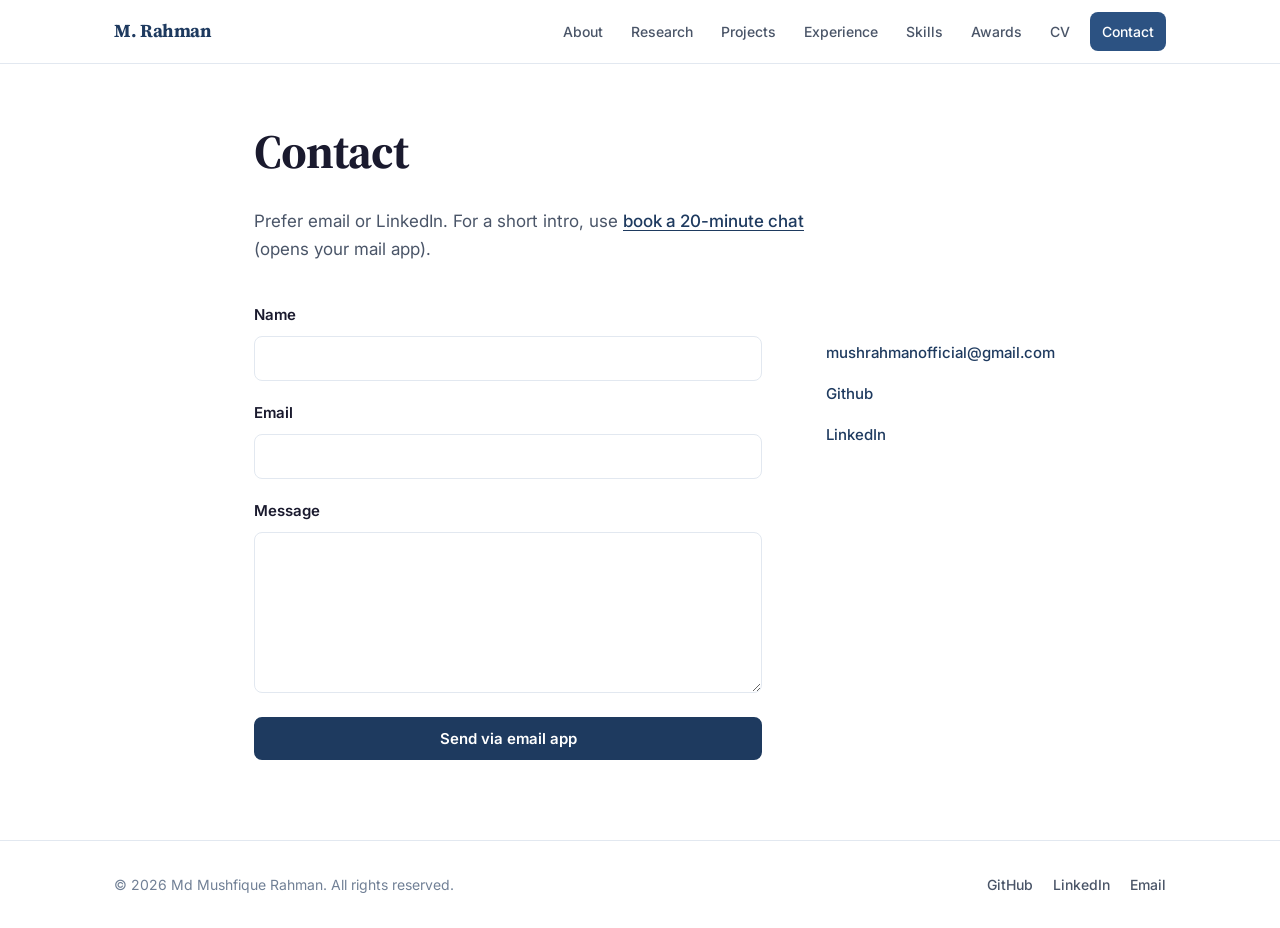
==== contact.html @ abfd62cc "Initial portfolio website" ====
<!DOCTYPE html>
<html lang="en">
<head>
  <meta charset="UTF-8">
  <meta name="viewport" content="width=device-width, initial-scale=1.0">
  <meta name="description" content="Contact Md Mushfique Rahman — email, LinkedIn, and GitHub. Open to research collaborations, PhD opportunities, and internships.">
  <meta name="author" content="Md Mushfique Rahman">
  <title>Contact | Md Mushfique Rahman</title>
  <link rel="icon" href="assets/favicon.svg" type="image/svg+xml">
  <link rel="preconnect" href="https://fonts.googleapis.com">
  <link rel="preconnect" href="https://fonts.gstatic.com" crossorigin>
  <link href="https://fonts.googleapis.com/css2?family=Inter:wght@400;500;600;700&family=Source+Serif+4:opsz,wght@8..60,600;8..60,700&display=swap" rel="stylesheet">
  <link rel="stylesheet" href="style.css">
</head>
<body>

  <header class="site-header" id="site-header">
    <nav class="nav container" aria-label="Main navigation">
      <a href="index.html" class="nav-logo">M. Rahman</a>
      <button class="nav-toggle" id="nav-toggle" aria-label="Toggle menu" aria-expanded="false" aria-controls="nav-menu">
        <span class="nav-toggle-bar"></span>
        <span class="nav-toggle-bar"></span>
        <span class="nav-toggle-bar"></span>
      </button>
      <ul class="nav-menu" id="nav-menu">
        <li><a href="index.html#about" class="nav-link">About</a></li>
        <li><a href="index.html#research" class="nav-link">Research</a></li>
        <li><a href="index.html#projects" class="nav-link">Projects</a></li>
        <li><a href="index.html#experience" class="nav-link">Experience</a></li>
        <li><a href="index.html#skills" class="nav-link">Skills</a></li>
        <li><a href="index.html#awards" class="nav-link">Awards</a></li>
        <li><a href="index.html#cv" class="nav-link">CV</a></li>
        <li><a href="contact.html" class="nav-link nav-link--cta active">Contact</a></li>
      </ul>
    </nav>
  </header>

  <main class="contact-main">
    <div class="container contact-container">
      <h1 class="contact-page-title">Contact</h1>
      <p class="contact-page-intro">
        Prefer email or LinkedIn. For a short intro, use
        <a href="mailto:mushrahmanofficial@gmail.com?subject=20-minute%20chat%20request&amp;body=Hi%20Mushfique%2C%0A%0AI%27d%20like%20to%20schedule%20a%20brief%2020-minute%20chat.%0A%0ABest%2C%0A" class="contact-inline-link">book a 20-minute chat</a>
        (opens your mail app).
      </p>

      <div class="contact-layout">
        <form class="contact-form" id="contact-form" data-email="mushrahmanofficial@gmail.com" novalidate>
          <div class="form-group">
            <label for="contact-name" class="form-label">Name</label>
            <input type="text" id="contact-name" name="name" class="form-input" autocomplete="name" required>
          </div>
          <div class="form-group">
            <label for="contact-email" class="form-label">Email</label>
            <input type="email" id="contact-email" name="email" class="form-input" autocomplete="email" required>
          </div>
          <div class="form-group">
            <label for="contact-message" class="form-label">Message</label>
            <textarea id="contact-message" name="message" class="form-textarea" rows="6" required></textarea>
          </div>
          <button type="submit" class="btn btn-primary btn-full">Send via email app</button>
        </form>

        <aside class="contact-links" aria-label="Direct contact links">
          <ul class="contact-links-list">
            <li>
              <a href="mailto:mushrahmanofficial@gmail.com">mushrahmanofficial@gmail.com</a>
            </li>
            <li>
              <a href="https://github.com/MdMushfiqueRahman" target="_blank" rel="noopener noreferrer">Github</a>
            </li>
            <li>
              <a href="https://linkedin.com/in/md-mushfique-rahman" target="_blank" rel="noopener noreferrer">LinkedIn</a>
            </li>
          </ul>
        </aside>
      </div>
    </div>
  </main>

  <footer class="site-footer">
    <div class="container footer-inner">
      <p>&copy; <span id="year"></span> Md Mushfique Rahman. All rights reserved.</p>
      <nav aria-label="Footer navigation">
        <a href="https://github.com/MdMushfiqueRahman" target="_blank" rel="noopener noreferrer">GitHub</a>
        <a href="https://linkedin.com/in/md-mushfique-rahman" target="_blank" rel="noopener noreferrer">LinkedIn</a>
        <a href="mailto:mushrahmanofficial@gmail.com">Email</a>
      </nav>
    </div>
  </footer>

  <script src="script.js"></script>
</body>
</html>
---- style.css ----
/* ============================================
   Md Mushfique Rahman — Academic Portfolio
   ============================================ */

:root {
  --color-bg: #ffffff;
  --color-bg-alt: #f7f9fc;
  --color-text: #1a1a2e;
  --color-text-muted: #4a5568;
  --color-text-light: #718096;
  --color-accent: #1e3a5f;
  --color-accent-hover: #2c5282;
  --color-accent-light: #ebf4ff;
  --color-border: #e2e8f0;
  --color-card-shadow: rgba(30, 58, 95, 0.08);

  --font-sans: 'Inter', system-ui, -apple-system, sans-serif;
  --font-serif: 'Source Serif 4', Georgia, serif;

  --header-height: 64px;
  --container-max: 1100px;
  --radius: 8px;
  --radius-lg: 12px;
  --transition: 0.2s ease;
}

*, *::before, *::after {
  box-sizing: border-box;
  margin: 0;
  padding: 0;
}

html {
  scroll-behavior: smooth;
  scroll-padding-top: calc(var(--header-height) + 16px);
}

body {
  font-family: var(--font-sans);
  font-size: 16px;
  line-height: 1.65;
  color: var(--color-text);
  background: var(--color-bg);
  -webkit-font-smoothing: antialiased;
}

img {
  max-width: 100%;
  height: auto;
  display: block;
}

a {
  color: var(--color-accent);
  text-decoration: none;
  transition: color var(--transition);
}

a:hover {
  color: var(--color-accent-hover);
}

ul {
  list-style: none;
}

.container {
  width: 100%;
  max-width: var(--container-max);
  margin: 0 auto;
  padding: 0 24px;
}

/* ---- Header / Nav ---- */

.site-header {
  position: fixed;
  top: 0;
  left: 0;
  right: 0;
  z-index: 1000;
  height: var(--header-height);
  background: rgba(255, 255, 255, 0.95);
  backdrop-filter: blur(8px);
  border-bottom: 1px solid var(--color-border);
  transition: box-shadow var(--transition);
}

.site-header.scrolled {
  box-shadow: 0 2px 12px var(--color-card-shadow);
}

.nav {
  display: flex;
  align-items: center;
  justify-content: space-between;
  height: 100%;
}

.nav-logo {
  font-family: var(--font-serif);
  font-weight: 700;
  font-size: 1.15rem;
  color: var(--color-accent);
  letter-spacing: -0.02em;
}

.nav-logo:hover {
  color: var(--color-accent-hover);
}

.nav-menu {
  display: flex;
  align-items: center;
  gap: 4px;
}

.nav-link {
  display: block;
  padding: 8px 12px;
  font-size: 0.875rem;
  font-weight: 500;
  color: var(--color-text-muted);
  border-radius: var(--radius);
  transition: color var(--transition), background var(--transition);
}

.nav-link:hover,
.nav-link.active {
  color: var(--color-accent);
  background: var(--color-accent-light);
}

.nav-link--cta {
  color: #fff;
  background: var(--color-accent);
  margin-left: 4px;
}

.nav-link--cta:hover,
.nav-link--cta.active {
  color: #fff;
  background: var(--color-accent-hover);
}

.nav-toggle {
  display: none;
  flex-direction: column;
  justify-content: center;
  gap: 5px;
  width: 40px;
  height: 40px;
  padding: 8px;
  background: none;
  border: none;
  cursor: pointer;
  border-radius: var(--radius);
}

.nav-toggle-bar {
  display: block;
  width: 100%;
  height: 2px;
  background: var(--color-accent);
  border-radius: 2px;
  transition: transform var(--transition), opacity var(--transition);
}

.nav-toggle[aria-expanded="true"] .nav-toggle-bar:nth-child(1) {
  transform: translateY(7px) rotate(45deg);
}

.nav-toggle[aria-expanded="true"] .nav-toggle-bar:nth-child(2) {
  opacity: 0;
}

.nav-toggle[aria-expanded="true"] .nav-toggle-bar:nth-child(3) {
  transform: translateY(-7px) rotate(-45deg);
}

/* ---- Buttons ---- */

.btn {
  display: inline-flex;
  align-items: center;
  justify-content: center;
  gap: 8px;
  padding: 12px 24px;
  font-family: var(--font-sans);
  font-size: 0.9375rem;
  font-weight: 600;
  line-height: 1;
  border-radius: var(--radius);
  border: 2px solid transparent;
  cursor: pointer;
  transition: background var(--transition), color var(--transition), border-color var(--transition);
  text-decoration: none;
}

.btn-primary {
  background: var(--color-accent);
  color: #fff;
  border-color: var(--color-accent);
}

.btn-primary:hover {
  background: var(--color-accent-hover);
  border-color: var(--color-accent-hover);
  color: #fff;
}

.btn-secondary {
  background: var(--color-accent-light);
  color: var(--color-accent);
  border-color: var(--color-accent-light);
}

.btn-secondary:hover {
  background: #dbeafe;
  color: var(--color-accent-hover);
}

.btn-outline {
  background: transparent;
  color: var(--color-accent);
  border-color: var(--color-accent);
}

.btn-outline:hover {
  background: var(--color-accent);
  color: #fff;
}

.btn-lg {
  padding: 16px 32px;
  font-size: 1rem;
}

.btn-icon {
  flex-shrink: 0;
}

/* ---- Hero ---- */

.hero {
  padding: calc(var(--header-height) + 64px) 0 80px;
  background: linear-gradient(180deg, var(--color-bg-alt) 0%, var(--color-bg) 100%);
}

.hero-inner {
  display: grid;
  grid-template-columns: 1fr auto;
  gap: 48px;
  align-items: center;
}

.hero-greeting {
  font-size: 0.9375rem;
  font-weight: 500;
  color: var(--color-accent);
  letter-spacing: 0.04em;
  text-transform: uppercase;
  margin-bottom: 8px;
}

.hero-name {
  font-family: var(--font-serif);
  font-size: clamp(2rem, 5vw, 2.75rem);
  font-weight: 700;
  line-height: 1.15;
  color: var(--color-text);
  letter-spacing: -0.02em;
  margin-bottom: 12px;
}

.hero-title {
  font-size: 1.125rem;
  font-weight: 500;
  color: var(--color-text-muted);
  margin-bottom: 20px;
}

.hero-intro {
  font-size: 1.0625rem;
  color: var(--color-text-muted);
  max-width: 540px;
  margin-bottom: 32px;
}

.hero-actions {
  display: flex;
  flex-wrap: wrap;
  gap: 12px;
}

.hero-image img {
  width: 280px;
  height: 280px;
  border-radius: 50%;
  object-fit: cover;
  border: 4px solid var(--color-border);
  box-shadow: 0 8px 32px var(--color-card-shadow);
}

/* ---- Sections ---- */

.section {
  padding: 80px 0;
}

.section-alt {
  background: var(--color-bg-alt);
}

.section-title {
  font-family: var(--font-serif);
  font-size: clamp(1.5rem, 3vw, 1.875rem);
  font-weight: 700;
  color: var(--color-text);
  margin-bottom: 12px;
  letter-spacing: -0.02em;
}

.section-subtitle {
  font-size: 1.0625rem;
  color: var(--color-text-muted);
  max-width: 640px;
  margin-bottom: 40px;
}

/* ---- About ---- */

.about-grid {
  display: grid;
  grid-template-columns: 1fr 300px;
  gap: 48px;
  align-items: start;
}

.about-text p {
  color: var(--color-text-muted);
  margin-bottom: 16px;
}

.about-text p:last-child {
  margin-bottom: 0;
}

.about-interests {
  padding: 16px 20px;
  background: var(--color-accent-light);
  border-left: 3px solid var(--color-accent);
  border-radius: 0 var(--radius) var(--radius) 0;
  margin-top: 8px !important;
  color: var(--color-text) !important;
}

.about-facts {
  background: var(--color-bg);
  border: 1px solid var(--color-border);
  border-radius: var(--radius-lg);
  padding: 24px;
}

.section-alt + .section .about-facts,
.section + .section-alt .about-facts {
  background: var(--color-bg);
}

.about-facts-title {
  font-size: 0.8125rem;
  font-weight: 600;
  text-transform: uppercase;
  letter-spacing: 0.06em;
  color: var(--color-accent);
  margin-bottom: 16px;
}

.facts-item {
  padding: 12px 0;
  border-bottom: 1px solid var(--color-border);
}

.facts-item:last-child {
  border-bottom: none;
  padding-bottom: 0;
}

.facts-item dt {
  font-size: 0.75rem;
  font-weight: 600;
  text-transform: uppercase;
  letter-spacing: 0.05em;
  color: var(--color-text-light);
  margin-bottom: 4px;
}

.facts-item dd {
  font-size: 0.9375rem;
  color: var(--color-text);
  line-height: 1.5;
}

/* ---- Cards ---- */

.card-grid {
  display: grid;
  grid-template-columns: repeat(auto-fill, minmax(min(100%, 300px), 1fr));
  gap: 24px;
}

.card {
  background: var(--color-bg);
  border: 1px solid var(--color-border);
  border-radius: var(--radius-lg);
  padding: 28px;
  transition: box-shadow var(--transition), border-color var(--transition);
}

.section-alt .card {
  background: var(--color-bg);
}

.card:hover {
  box-shadow: 0 8px 24px var(--color-card-shadow);
  border-color: #cbd5e0;
}

.card-meta {
  display: flex;
  align-items: center;
  gap: 10px;
  margin-bottom: 12px;
}

.card-date {
  font-size: 0.8125rem;
  font-weight: 500;
  color: var(--color-text-light);
}

.card-tag {
  font-size: 0.6875rem;
  font-weight: 600;
  text-transform: uppercase;
  letter-spacing: 0.05em;
  padding: 3px 8px;
  border-radius: 4px;
  background: var(--color-accent-light);
  color: var(--color-accent);
}

.card-tag--presented {
  background: #f0fff4;
  color: #276749;
}

.card-title {
  font-family: var(--font-serif);
  font-size: 1.125rem;
  font-weight: 700;
  line-height: 1.35;
  color: var(--color-text);
  margin-bottom: 6px;
}

.card-subtitle {
  font-size: 0.875rem;
  font-weight: 500;
  color: var(--color-accent);
  margin-bottom: 8px;
}

.card-org {
  font-size: 0.875rem;
  font-style: italic;
  color: var(--color-text-light);
  margin-bottom: 12px;
}

.card-stack {
  font-size: 0.8125rem;
  font-weight: 500;
  color: var(--color-accent);
  margin-bottom: 12px;
}

.card-desc {
  font-size: 0.9375rem;
  color: var(--color-text-muted);
  line-height: 1.6;
}

.card-keywords {
  display: flex;
  flex-wrap: wrap;
  gap: 6px;
  margin-top: 16px;
}

.card-keywords li {
  font-size: 0.75rem;
  font-weight: 500;
  padding: 4px 10px;
  background: var(--color-bg-alt);
  border: 1px solid var(--color-border);
  border-radius: 20px;
  color: var(--color-text-muted);
}

.projects-github {
  margin-top: 32px;
  font-size: 0.9375rem;
  color: var(--color-text-muted);
}

.projects-github a {
  font-weight: 600;
}

/* ---- Timeline ---- */

.timeline {
  position: relative;
  padding-left: 28px;
}

.timeline::before {
  content: '';
  position: absolute;
  left: 6px;
  top: 8px;
  bottom: 8px;
  width: 2px;
  background: var(--color-border);
}

.timeline-item {
  position: relative;
  padding-bottom: 36px;
}

.timeline-item:last-child {
  padding-bottom: 0;
}

.timeline-marker {
  position: absolute;
  left: -28px;
  top: 6px;
  width: 14px;
  height: 14px;
  border-radius: 50%;
  background: var(--color-bg);
  border: 3px solid var(--color-accent);
}

.timeline-header {
  display: flex;
  flex-wrap: wrap;
  justify-content: space-between;
  align-items: baseline;
  gap: 8px 16px;
  margin-bottom: 4px;
}

.timeline-title {
  font-size: 1rem;
  font-weight: 600;
  color: var(--color-text);
  line-height: 1.4;
  flex: 1;
  min-width: 200px;
}

.timeline-date {
  font-size: 0.8125rem;
  font-weight: 500;
  color: var(--color-text-light);
  white-space: nowrap;
}

.timeline-org {
  font-size: 0.875rem;
  font-style: italic;
  color: var(--color-text-light);
  margin-bottom: 8px;
}

.timeline-desc {
  font-size: 0.9375rem;
  color: var(--color-text-muted);
  line-height: 1.6;
}

/* ---- Skills ---- */

.skills-grid {
  display: grid;
  grid-template-columns: repeat(auto-fill, minmax(min(100%, 280px), 1fr));
  gap: 24px;
}

.skill-group {
  background: var(--color-bg-alt);
  border: 1px solid var(--color-border);
  border-radius: var(--radius-lg);
  padding: 24px;
}

.section-alt + .section .skill-group {
  background: var(--color-bg-alt);
}

.skill-group-title {
  font-size: 0.8125rem;
  font-weight: 600;
  text-transform: uppercase;
  letter-spacing: 0.06em;
  color: var(--color-accent);
  margin-bottom: 14px;
  padding-bottom: 10px;
  border-bottom: 1px solid var(--color-border);
}

.skill-list {
  display: flex;
  flex-wrap: wrap;
  gap: 8px;
}

.skill-list li {
  font-size: 0.875rem;
  font-weight: 500;
  padding: 6px 12px;
  background: var(--color-bg);
  border: 1px solid var(--color-border);
  border-radius: var(--radius);
  color: var(--color-text-muted);
}

/* ---- Awards ---- */

.awards-grid {
  display: grid;
  grid-template-columns: repeat(auto-fill, minmax(min(100%, 280px), 1fr));
  gap: 32px;
}

.awards-heading {
  font-size: 0.9375rem;
  font-weight: 600;
  color: var(--color-accent);
  margin-bottom: 16px;
}

.awards-list li {
  position: relative;
  padding-left: 18px;
  margin-bottom: 10px;
  font-size: 0.9375rem;
  color: var(--color-text-muted);
  line-height: 1.5;
}

.awards-list li::before {
  content: '';
  position: absolute;
  left: 0;
  top: 10px;
  width: 6px;
  height: 6px;
  border-radius: 50%;
  background: var(--color-accent);
}

/* ---- CV Section ---- */

.cv-section {
  text-align: center;
}

.cv-inner .section-subtitle {
  margin-left: auto;
  margin-right: auto;
}

/* ---- Contact ---- */

.contact-grid {
  display: grid;
  grid-template-columns: repeat(auto-fill, minmax(240px, 1fr));
  gap: 16px;
}

.contact-card {
  display: flex;
  flex-direction: column;
  gap: 6px;
  padding: 20px 24px;
  background: var(--color-bg);
  border: 1px solid var(--color-border);
  border-radius: var(--radius-lg);
  transition: box-shadow var(--transition), border-color var(--transition);
  text-decoration: none;
}

.contact-card:hover {
  box-shadow: 0 4px 16px var(--color-card-shadow);
  border-color: var(--color-accent);
}

.contact-card--static {
  cursor: default;
}

.contact-card--static:hover {
  box-shadow: none;
  border-color: var(--color-border);
}

.contact-label {
  font-size: 0.75rem;
  font-weight: 600;
  text-transform: uppercase;
  letter-spacing: 0.06em;
  color: var(--color-text-light);
}

.contact-value {
  font-size: 0.9375rem;
  font-weight: 500;
  color: var(--color-accent);
  word-break: break-word;
}

.contact-card--static .contact-value {
  color: var(--color-text);
}

/* ---- Contact Page ---- */

.contact-main {
  padding: calc(var(--header-height) + 48px) 0 80px;
  min-height: calc(100vh - var(--header-height) - 80px);
}

.contact-container {
  max-width: 820px;
}

.contact-page-title {
  font-family: var(--font-serif);
  font-size: clamp(2.25rem, 5vw, 3rem);
  font-weight: 700;
  color: var(--color-text);
  letter-spacing: -0.02em;
  margin-bottom: 16px;
}

.contact-page-intro {
  font-size: 1.0625rem;
  color: var(--color-text-muted);
  line-height: 1.65;
  margin-bottom: 40px;
  max-width: 560px;
}

.contact-inline-link {
  color: var(--color-accent);
  font-weight: 500;
  text-decoration: underline;
  text-underline-offset: 3px;
}

.contact-inline-link:hover {
  color: var(--color-accent-hover);
}

.contact-layout {
  display: grid;
  grid-template-columns: 1fr 200px;
  gap: 48px 64px;
  align-items: start;
}

.contact-form {
  display: flex;
  flex-direction: column;
  gap: 20px;
}

.form-group {
  display: flex;
  flex-direction: column;
  gap: 8px;
}

.form-label {
  font-size: 0.9375rem;
  font-weight: 600;
  color: var(--color-text);
}

.form-input,
.form-textarea {
  width: 100%;
  padding: 12px 14px;
  font-family: var(--font-sans);
  font-size: 0.9375rem;
  color: var(--color-text);
  background: var(--color-bg);
  border: 1px solid var(--color-border);
  border-radius: var(--radius);
  transition: border-color var(--transition), box-shadow var(--transition);
}

.form-input:focus,
.form-textarea:focus {
  outline: none;
  border-color: var(--color-accent);
  box-shadow: 0 0 0 3px rgba(30, 58, 95, 0.12);
}

.form-textarea {
  resize: vertical;
  min-height: 140px;
  line-height: 1.5;
}

.btn-full {
  width: 100%;
  margin-top: 4px;
}

.contact-links {
  padding-top: 36px;
}

.contact-links-list {
  display: flex;
  flex-direction: column;
  gap: 14px;
}

.contact-links-list a {
  font-size: 0.9375rem;
  font-weight: 500;
  color: var(--color-accent);
  text-decoration: none;
}

.contact-links-list a:hover {
  color: var(--color-accent-hover);
  text-decoration: underline;
  text-underline-offset: 3px;
}

@media (max-width: 768px) {
  .contact-layout {
    grid-template-columns: 1fr;
    gap: 32px;
  }

  .contact-links {
    padding-top: 0;
    border-top: 1px solid var(--color-border);
    padding-top: 24px;
  }

  .contact-links-list {
    flex-direction: row;
    flex-wrap: wrap;
    gap: 16px 24px;
  }
}

/* ---- Footer ---- */

.site-footer {
  padding: 32px 0;
  border-top: 1px solid var(--color-border);
  background: var(--color-bg);
}

.footer-inner {
  display: flex;
  flex-wrap: wrap;
  justify-content: space-between;
  align-items: center;
  gap: 16px;
}

.footer-inner p {
  font-size: 0.875rem;
  color: var(--color-text-light);
}

.footer-inner nav {
  display: flex;
  gap: 20px;
}

.footer-inner nav a {
  font-size: 0.875rem;
  font-weight: 500;
  color: var(--color-text-muted);
}

.footer-inner nav a:hover {
  color: var(--color-accent);
}

/* ---- Responsive ---- */

@media (max-width: 900px) {
  .hero-inner {
    grid-template-columns: 1fr;
    text-align: center;
  }

  .hero-intro {
    margin-left: auto;
    margin-right: auto;
  }

  .hero-actions {
    justify-content: center;
  }

  .hero-image {
    order: -1;
  }

  .hero-image img {
    width: 200px;
    height: 200px;
    margin: 0 auto;
  }

  .about-grid {
    grid-template-columns: 1fr;
  }
}

@media (max-width: 1024px) {
  .nav-toggle {
    display: flex;
  }

  .nav-menu {
    position: fixed;
    top: var(--header-height);
    left: 0;
    right: 0;
    flex-direction: column;
    align-items: stretch;
    gap: 0;
    padding: 12px 16px 20px;
    background: rgba(255, 255, 255, 0.98);
    backdrop-filter: blur(8px);
    border-bottom: 1px solid var(--color-border);
    box-shadow: 0 8px 24px var(--color-card-shadow);
    transform: translateY(-110%);
    opacity: 0;
    visibility: hidden;
    transition: transform 0.25s ease, opacity 0.25s ease, visibility 0.25s;
  }

  .nav-menu.open {
    transform: translateY(0);
    opacity: 1;
    visibility: visible;
  }

  .nav-link {
    padding: 12px 16px;
    font-size: 1rem;
  }

  .nav-link--cta {
    margin-left: 0;
    margin-top: 4px;
    text-align: center;
  }
}

@media (max-width: 768px) {
  .section {
    padding: 60px 0;
  }

  .hero {
    padding-top: calc(var(--header-height) + 40px);
    padding-bottom: 60px;
  }

  .contact-main {
    padding-top: calc(var(--header-height) + 32px);
    padding-bottom: 60px;
  }

  .timeline-header {
    flex-direction: column;
    align-items: flex-start;
  }

  .timeline-date {
    white-space: normal;
  }

  .card-grid {
    grid-template-columns: 1fr;
  }

  .footer-inner {
    flex-direction: column;
    text-align: center;
  }

  .footer-inner nav {
    justify-content: center;
  }
}

@media (max-width: 480px) {
  .container {
    padding: 0 16px;
  }

  .hero-actions {
    flex-direction: column;
    width: 100%;
  }

  .hero-actions .btn {
    width: 100%;
  }

  .btn-lg {
    width: 100%;
  }
}

/* ---- Accessibility ---- */

@media (prefers-reduced-motion: reduce) {
  html {
    scroll-behavior: auto;
  }

  *, *::before, *::after {
    transition-duration: 0.01ms !important;
  }
}

:focus-visible {
  outline: 2px solid var(--color-accent);
  outline-offset: 2px;
}

.nav-toggle:focus-visible,
.btn:focus-visible {
  outline-offset: 3px;
}
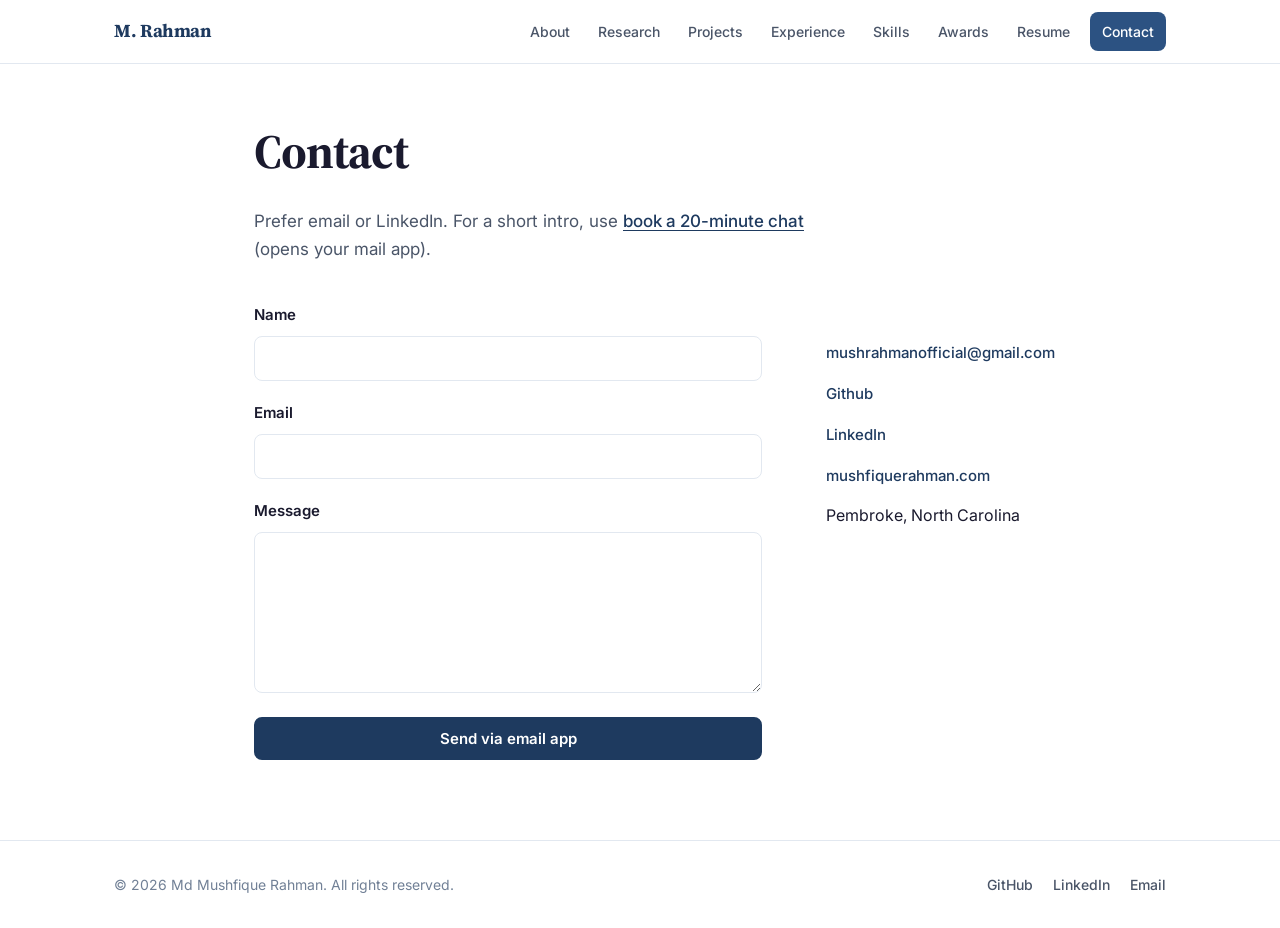
==== commit 3c39fd28: "Update portfolio with latest experience, research, projects and resume" ====
--- a/contact.html
+++ b/contact.html
@@ -3,8 +3,9 @@
 <head>
   <meta charset="UTF-8">
   <meta name="viewport" content="width=device-width, initial-scale=1.0">
-  <meta name="description" content="Contact Md Mushfique Rahman — email, LinkedIn, and GitHub. Open to research collaborations, PhD opportunities, and internships.">
+  <meta name="description" content="Contact Md Mushfique Rahman — email, LinkedIn, GitHub, and website. Open to software engineering roles, research collaborations, and internships.">
   <meta name="author" content="Md Mushfique Rahman">
+  <meta name="keywords" content="Md Mushfique Rahman, Software Developer, Backend Developer, Django, Python, Computer Science, Cybersecurity, Artificial Intelligence, Quantum Computing, Qiskit, UAV Research, Undergraduate Researcher, UNCP, MTSU, Portfolio">
   <title>Contact | Md Mushfique Rahman</title>
   <link rel="icon" href="assets/favicon.svg" type="image/svg+xml">
   <link rel="preconnect" href="https://fonts.googleapis.com">
@@ -29,7 +30,7 @@
         <li><a href="index.html#experience" class="nav-link">Experience</a></li>
         <li><a href="index.html#skills" class="nav-link">Skills</a></li>
         <li><a href="index.html#awards" class="nav-link">Awards</a></li>
-        <li><a href="index.html#cv" class="nav-link">CV</a></li>
+        <li><a href="index.html#resume" class="nav-link">Resume</a></li>
         <li><a href="contact.html" class="nav-link nav-link--cta active">Contact</a></li>
       </ul>
     </nav>
@@ -72,6 +73,10 @@
             <li>
               <a href="https://linkedin.com/in/md-mushfique-rahman" target="_blank" rel="noopener noreferrer">LinkedIn</a>
             </li>
+            <li>
+              <a href="https://mushfiquerahman.com/" target="_blank" rel="noopener noreferrer">mushfiquerahman.com</a>
+            </li>
+            <li>Pembroke, North Carolina</li>
           </ul>
         </aside>
       </div>
--- a/style.css
+++ b/style.css
@@ -417,6 +417,12 @@
   transition: box-shadow var(--transition), border-color var(--transition);
 }
 
+.project-card,
+.research-card {
+  display: flex;
+  flex-direction: column;
+}
+
 .section-alt .card {
   background: var(--color-bg);
 }
@@ -453,6 +459,27 @@
 .card-tag--presented {
   background: #f0fff4;
   color: #276749;
+}
+
+.card-tag--completed {
+  background: var(--color-bg-alt);
+  color: var(--color-text-muted);
+}
+
+.card-link-wrap {
+  margin-top: auto;
+  padding-top: 16px;
+}
+
+.card-link {
+  display: inline-flex;
+  font-size: 0.875rem;
+  font-weight: 600;
+  color: var(--color-accent);
+}
+
+.card-link:hover {
+  color: var(--color-accent-hover);
 }
 
 .card-title {
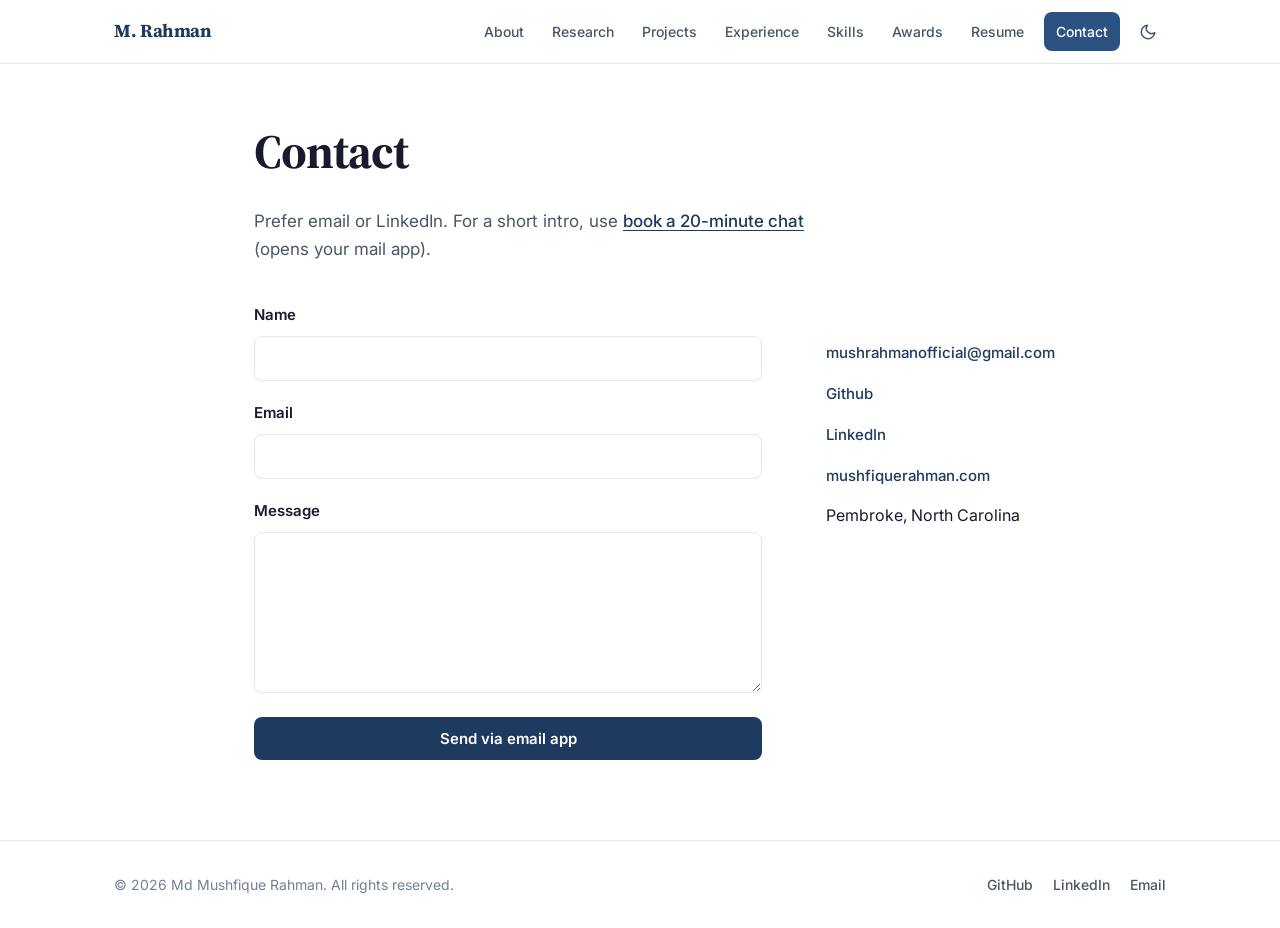
==== commit b005f901: "Add professional dark mode with navbar toggle and default light theme" ====
--- a/contact.html
+++ b/contact.html
@@ -3,6 +3,21 @@
 <head>
   <meta charset="UTF-8">
   <meta name="viewport" content="width=device-width, initial-scale=1.0">
+  <meta name="theme-color" content="#ffffff">
+  <script>
+    (function () {
+      var theme = 'light';
+      try {
+        var stored = localStorage.getItem('theme');
+        if (stored === 'dark' || stored === 'light') theme = stored;
+      } catch (e) {}
+      if (theme === 'dark') {
+        document.documentElement.setAttribute('data-theme', 'dark');
+        var meta = document.querySelector('meta[name="theme-color"]');
+        if (meta) meta.setAttribute('content', '#0e141d');
+      }
+    })();
+  </script>
   <meta name="description" content="Contact Md Mushfique Rahman — email, LinkedIn, GitHub, and website. Open to software engineering roles, research collaborations, and internships.">
   <meta name="author" content="Md Mushfique Rahman">
   <meta name="keywords" content="Md Mushfique Rahman, Software Developer, Backend Developer, Django, Python, Computer Science, Cybersecurity, Artificial Intelligence, Quantum Computing, Qiskit, UAV Research, Undergraduate Researcher, UNCP, MTSU, Portfolio">
@@ -18,21 +33,32 @@
   <header class="site-header" id="site-header">
     <nav class="nav container" aria-label="Main navigation">
       <a href="index.html" class="nav-logo">M. Rahman</a>
-      <button class="nav-toggle" id="nav-toggle" aria-label="Toggle menu" aria-expanded="false" aria-controls="nav-menu">
-        <span class="nav-toggle-bar"></span>
-        <span class="nav-toggle-bar"></span>
-        <span class="nav-toggle-bar"></span>
-      </button>
-      <ul class="nav-menu" id="nav-menu">
-        <li><a href="index.html#about" class="nav-link">About</a></li>
-        <li><a href="index.html#research" class="nav-link">Research</a></li>
-        <li><a href="index.html#projects" class="nav-link">Projects</a></li>
-        <li><a href="index.html#experience" class="nav-link">Experience</a></li>
-        <li><a href="index.html#skills" class="nav-link">Skills</a></li>
-        <li><a href="index.html#awards" class="nav-link">Awards</a></li>
-        <li><a href="index.html#resume" class="nav-link">Resume</a></li>
-        <li><a href="contact.html" class="nav-link nav-link--cta active">Contact</a></li>
-      </ul>
+      <div class="nav-end">
+        <ul class="nav-menu" id="nav-menu">
+          <li><a href="index.html#about" class="nav-link">About</a></li>
+          <li><a href="index.html#research" class="nav-link">Research</a></li>
+          <li><a href="index.html#projects" class="nav-link">Projects</a></li>
+          <li><a href="index.html#experience" class="nav-link">Experience</a></li>
+          <li><a href="index.html#skills" class="nav-link">Skills</a></li>
+          <li><a href="index.html#awards" class="nav-link">Awards</a></li>
+          <li><a href="index.html#resume" class="nav-link">Resume</a></li>
+          <li><a href="contact.html" class="nav-link nav-link--cta active">Contact</a></li>
+        </ul>
+        <button class="theme-toggle" id="theme-toggle" type="button" aria-label="Switch to dark mode" aria-pressed="false">
+          <svg class="theme-icon theme-icon--moon" width="18" height="18" viewBox="0 0 24 24" fill="none" stroke="currentColor" stroke-width="2" stroke-linecap="round" stroke-linejoin="round" aria-hidden="true">
+            <path d="M21 12.79A9 9 0 1 1 11.21 3 7 7 0 0 0 21 12.79z"/>
+          </svg>
+          <svg class="theme-icon theme-icon--sun" width="18" height="18" viewBox="0 0 24 24" fill="none" stroke="currentColor" stroke-width="2" stroke-linecap="round" stroke-linejoin="round" aria-hidden="true">
+            <circle cx="12" cy="12" r="4"/>
+            <path d="M12 3v1.5M12 19.5V21M4.93 4.93l1.06 1.06M18.01 18.01l1.06 1.06M3 12h1.5M19.5 12H21M4.93 19.07l1.06-1.06M18.01 5.99l1.06-1.06"/>
+          </svg>
+        </button>
+        <button class="nav-toggle" id="nav-toggle" aria-label="Toggle menu" aria-expanded="false" aria-controls="nav-menu">
+          <span class="nav-toggle-bar"></span>
+          <span class="nav-toggle-bar"></span>
+          <span class="nav-toggle-bar"></span>
+        </button>
+      </div>
     </nav>
   </header>
 
--- a/style.css
+++ b/style.css
@@ -3,8 +3,10 @@
    ============================================ */
 
 :root {
+  color-scheme: light;
   --color-bg: #ffffff;
   --color-bg-alt: #f7f9fc;
+  --color-surface: #ffffff;
   --color-text: #1a1a2e;
   --color-text-muted: #4a5568;
   --color-text-light: #718096;
@@ -12,7 +14,15 @@
   --color-accent-hover: #2c5282;
   --color-accent-light: #ebf4ff;
   --color-border: #e2e8f0;
+  --color-border-strong: #cbd5e0;
   --color-card-shadow: rgba(30, 58, 95, 0.08);
+  --color-header: rgba(255, 255, 255, 0.95);
+  --color-menu: rgba(255, 255, 255, 0.98);
+  --color-on-accent: #ffffff;
+  --color-btn-secondary-hover: #dbeafe;
+  --color-tag-success-bg: #f0fff4;
+  --color-tag-success-text: #276749;
+  --color-focus-ring: rgba(30, 58, 95, 0.12);
 
   --font-sans: 'Inter', system-ui, -apple-system, sans-serif;
   --font-serif: 'Source Serif 4', Georgia, serif;
@@ -24,6 +34,30 @@
   --transition: 0.2s ease;
 }
 
+/* Ink-navy dark theme. Same structure as light mode, tuned for contrast. */
+[data-theme="dark"] {
+  color-scheme: dark;
+  --color-bg: #0e141d;
+  --color-bg-alt: #151d2a;
+  --color-surface: #1c2736;
+  --color-text: #e7eef6;
+  --color-text-muted: #b3c0d1;
+  --color-text-light: #8b9bb0;
+  --color-accent: #a9c8ee;
+  --color-accent-hover: #d3e4f8;
+  --color-accent-light: rgba(169, 200, 238, 0.14);
+  --color-border: #31445b;
+  --color-border-strong: #56708c;
+  --color-card-shadow: rgba(0, 0, 0, 0.38);
+  --color-header: rgba(14, 20, 29, 0.96);
+  --color-menu: #0e141d;
+  --color-on-accent: #0e141d;
+  --color-btn-secondary-hover: rgba(169, 200, 238, 0.24);
+  --color-tag-success-bg: rgba(125, 196, 160, 0.16);
+  --color-tag-success-text: #8fd4b0;
+  --color-focus-ring: rgba(169, 200, 238, 0.28);
+}
+
 *, *::before, *::after {
   box-sizing: border-box;
   margin: 0;
@@ -33,6 +67,7 @@
 html {
   scroll-behavior: smooth;
   scroll-padding-top: calc(var(--header-height) + 16px);
+  background: var(--color-bg);
 }
 
 body {
@@ -80,7 +115,7 @@
   right: 0;
   z-index: 1000;
   height: var(--header-height);
-  background: rgba(255, 255, 255, 0.95);
+  background: var(--color-header);
   backdrop-filter: blur(8px);
   border-bottom: 1px solid var(--color-border);
   transition: box-shadow var(--transition);
@@ -132,15 +167,62 @@
 }
 
 .nav-link--cta {
-  color: #fff;
+  color: var(--color-on-accent);
   background: var(--color-accent);
   margin-left: 4px;
 }
 
 .nav-link--cta:hover,
 .nav-link--cta.active {
-  color: #fff;
+  color: var(--color-on-accent);
   background: var(--color-accent-hover);
+}
+
+.nav-end {
+  display: flex;
+  align-items: center;
+  gap: 4px;
+}
+
+.theme-toggle {
+  display: inline-grid;
+  place-items: center;
+  width: 36px;
+  height: 36px;
+  margin-left: 6px;
+  padding: 0;
+  flex-shrink: 0;
+  color: var(--color-text-muted);
+  background: transparent;
+  border: 1px solid transparent;
+  border-radius: var(--radius);
+  cursor: pointer;
+  transition: color var(--transition), background var(--transition), border-color var(--transition);
+}
+
+.theme-toggle:hover {
+  color: var(--color-accent);
+  background: var(--color-accent-light);
+}
+
+.theme-icon {
+  grid-area: 1 / 1;
+  transition: opacity 0.2s ease, transform 0.2s ease;
+}
+
+.theme-icon--sun {
+  opacity: 0;
+  transform: rotate(-25deg) scale(0.7);
+}
+
+[data-theme="dark"] .theme-icon--moon {
+  opacity: 0;
+  transform: rotate(20deg) scale(0.7);
+}
+
+[data-theme="dark"] .theme-icon--sun {
+  opacity: 1;
+  transform: none;
 }
 
 .nav-toggle {
@@ -199,14 +281,14 @@
 
 .btn-primary {
   background: var(--color-accent);
-  color: #fff;
+  color: var(--color-on-accent);
   border-color: var(--color-accent);
 }
 
 .btn-primary:hover {
   background: var(--color-accent-hover);
   border-color: var(--color-accent-hover);
-  color: #fff;
+  color: var(--color-on-accent);
 }
 
 .btn-secondary {
@@ -216,7 +298,7 @@
 }
 
 .btn-secondary:hover {
-  background: #dbeafe;
+  background: var(--color-btn-secondary-hover);
   color: var(--color-accent-hover);
 }
 
@@ -228,7 +310,7 @@
 
 .btn-outline:hover {
   background: var(--color-accent);
-  color: #fff;
+  color: var(--color-on-accent);
 }
 
 .btn-lg {
@@ -356,7 +438,7 @@
 }
 
 .about-facts {
-  background: var(--color-bg);
+  background: var(--color-surface);
   border: 1px solid var(--color-border);
   border-radius: var(--radius-lg);
   padding: 24px;
@@ -364,7 +446,7 @@
 
 .section-alt + .section .about-facts,
 .section + .section-alt .about-facts {
-  background: var(--color-bg);
+  background: var(--color-surface);
 }
 
 .about-facts-title {
@@ -410,7 +492,7 @@
 }
 
 .card {
-  background: var(--color-bg);
+  background: var(--color-surface);
   border: 1px solid var(--color-border);
   border-radius: var(--radius-lg);
   padding: 28px;
@@ -424,12 +506,12 @@
 }
 
 .section-alt .card {
-  background: var(--color-bg);
+  background: var(--color-surface);
 }
 
 .card:hover {
   box-shadow: 0 8px 24px var(--color-card-shadow);
-  border-color: #cbd5e0;
+  border-color: var(--color-border-strong);
 }
 
 .card-meta {
@@ -457,8 +539,8 @@
 }
 
 .card-tag--presented {
-  background: #f0fff4;
-  color: #276749;
+  background: var(--color-tag-success-bg);
+  color: var(--color-tag-success-text);
 }
 
 .card-tag--completed {
@@ -660,7 +742,7 @@
   font-size: 0.875rem;
   font-weight: 500;
   padding: 6px 12px;
-  background: var(--color-bg);
+  background: var(--color-surface);
   border: 1px solid var(--color-border);
   border-radius: var(--radius);
   color: var(--color-text-muted);
@@ -725,7 +807,7 @@
   flex-direction: column;
   gap: 6px;
   padding: 20px 24px;
-  background: var(--color-bg);
+  background: var(--color-surface);
   border: 1px solid var(--color-border);
   border-radius: var(--radius-lg);
   transition: box-shadow var(--transition), border-color var(--transition);
@@ -836,7 +918,7 @@
   font-family: var(--font-sans);
   font-size: 0.9375rem;
   color: var(--color-text);
-  background: var(--color-bg);
+  background: var(--color-surface);
   border: 1px solid var(--color-border);
   border-radius: var(--radius);
   transition: border-color var(--transition), box-shadow var(--transition);
@@ -846,7 +928,19 @@
 .form-textarea:focus {
   outline: none;
   border-color: var(--color-accent);
-  box-shadow: 0 0 0 3px rgba(30, 58, 95, 0.12);
+  box-shadow: 0 0 0 3px var(--color-focus-ring);
+}
+
+[data-theme="dark"] .form-input:-webkit-autofill,
+[data-theme="dark"] .form-input:-webkit-autofill:hover,
+[data-theme="dark"] .form-input:-webkit-autofill:focus,
+[data-theme="dark"] .form-textarea:-webkit-autofill,
+[data-theme="dark"] .form-textarea:-webkit-autofill:hover,
+[data-theme="dark"] .form-textarea:-webkit-autofill:focus {
+  -webkit-text-fill-color: var(--color-text);
+  caret-color: var(--color-text);
+  box-shadow: 0 0 0 1000px var(--color-surface) inset;
+  transition: background-color 9999s ease-out;
 }
 
 .form-textarea {
@@ -971,6 +1065,10 @@
 }
 
 @media (max-width: 1024px) {
+  .theme-toggle {
+    margin-left: 0;
+  }
+
   .nav-toggle {
     display: flex;
   }
@@ -984,7 +1082,7 @@
     align-items: stretch;
     gap: 0;
     padding: 12px 16px 20px;
-    background: rgba(255, 255, 255, 0.98);
+    background: var(--color-menu);
     backdrop-filter: blur(8px);
     border-bottom: 1px solid var(--color-border);
     box-shadow: 0 8px 24px var(--color-card-shadow);
@@ -1069,6 +1167,31 @@
   }
 }
 
+/* ---- Theme transition ---- */
+
+html.theme-transition,
+html.theme-transition *,
+html.theme-transition *::before,
+html.theme-transition *::after {
+  transition-property: background-color, color, border-color, box-shadow, fill, stroke, outline-color !important;
+  transition-duration: 0.28s !important;
+  transition-timing-function: ease !important;
+}
+
+[data-theme="dark"] .timeline-marker {
+  background: var(--color-bg-alt);
+}
+
+[data-theme="dark"] .hero-image img {
+  border-color: #3d536c;
+  box-shadow: 0 10px 32px rgba(0, 0, 0, 0.45);
+}
+
+[data-theme="dark"] ::selection {
+  background: rgba(169, 200, 238, 0.32);
+  color: var(--color-text);
+}
+
 /* ---- Accessibility ---- */
 
 @media (prefers-reduced-motion: reduce) {
@@ -1079,6 +1202,13 @@
   *, *::before, *::after {
     transition-duration: 0.01ms !important;
   }
+
+  html.theme-transition,
+  html.theme-transition *,
+  html.theme-transition *::before,
+  html.theme-transition *::after {
+    transition-duration: 0.01ms !important;
+  }
 }
 
 :focus-visible {
